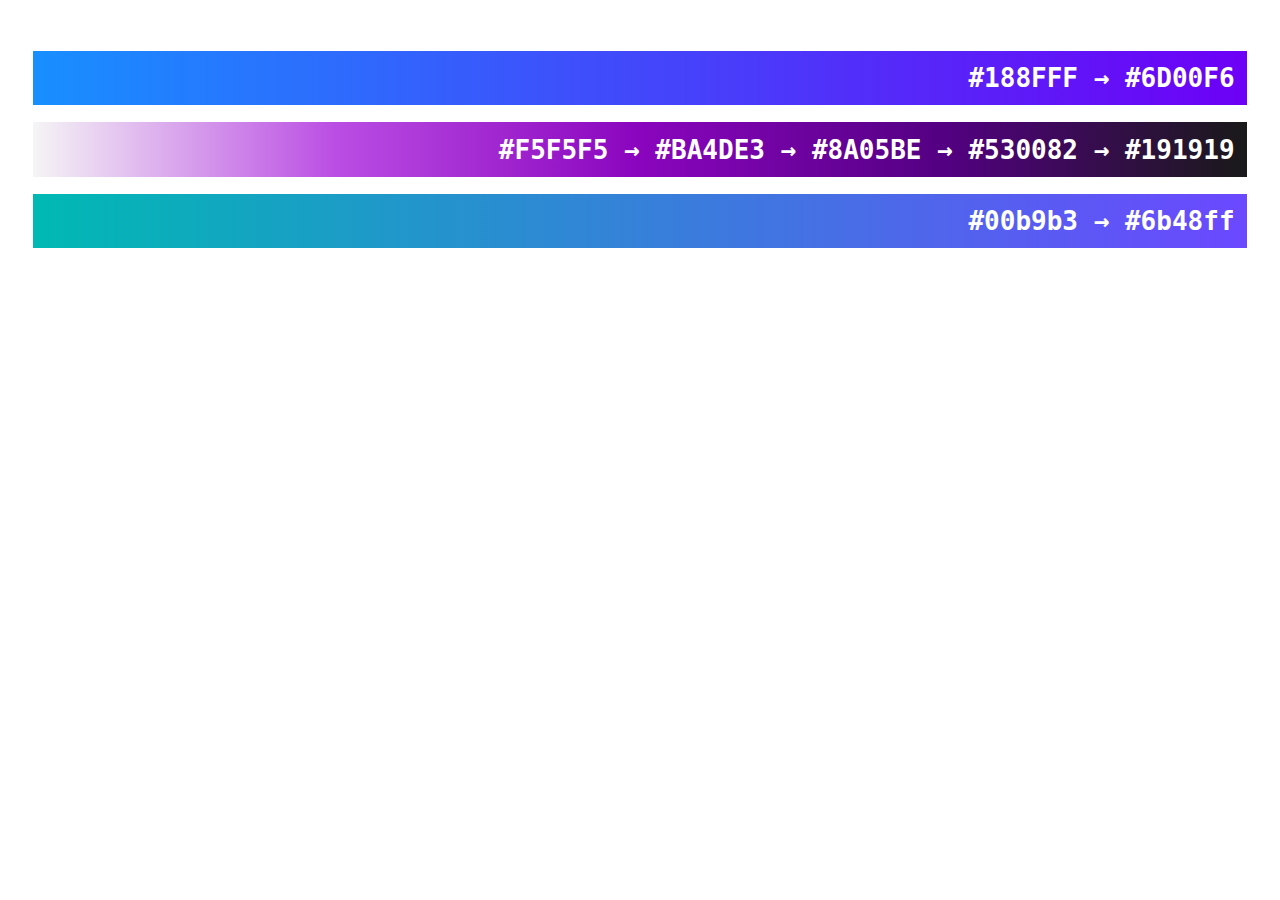
==== index.html @ b11ea89f "Arquivos" ====
<!DOCTYPE html>
<html lang="en">
<head>
    <meta charset="UTF-8">
    <meta http-equiv="X-UA-Compatible" content="IE=edge">
    <meta name="viewport" content="width=device-width, initial-scale=1.0">
    <link rel="stylesheet" href="estilo.css">
    <title>Document</title>
</head>
<body>
    <h1 class="um"> #188FFF &#8594; #6D00F6 </h1>
    <h1 class="dois"> #F5F5F5 &#8594; #BA4DE3 &#8594; #8A05BE &#8594; #530082 &#8594; #191919 </h1>
    <h1 class="tres">#00b9b3 &#8594; #6b48ff</h1>

    
</body>
</html>
---- estilo.css ----
* {
    padding: 1%;
    color: white;
    font-family: monospace;
    text-align: right;
}
.um {
    background-image: linear-gradient(to right, #188FFF, #6D00F6);
}
.dois {
    background-image: linear-gradient(to right, #F5F5F5 , #BA4DE3, #8A05BE, #530082, #191919);
}
.tres {
    background-image: linear-gradient(to right, #00b9b3, #6b48ff);
}
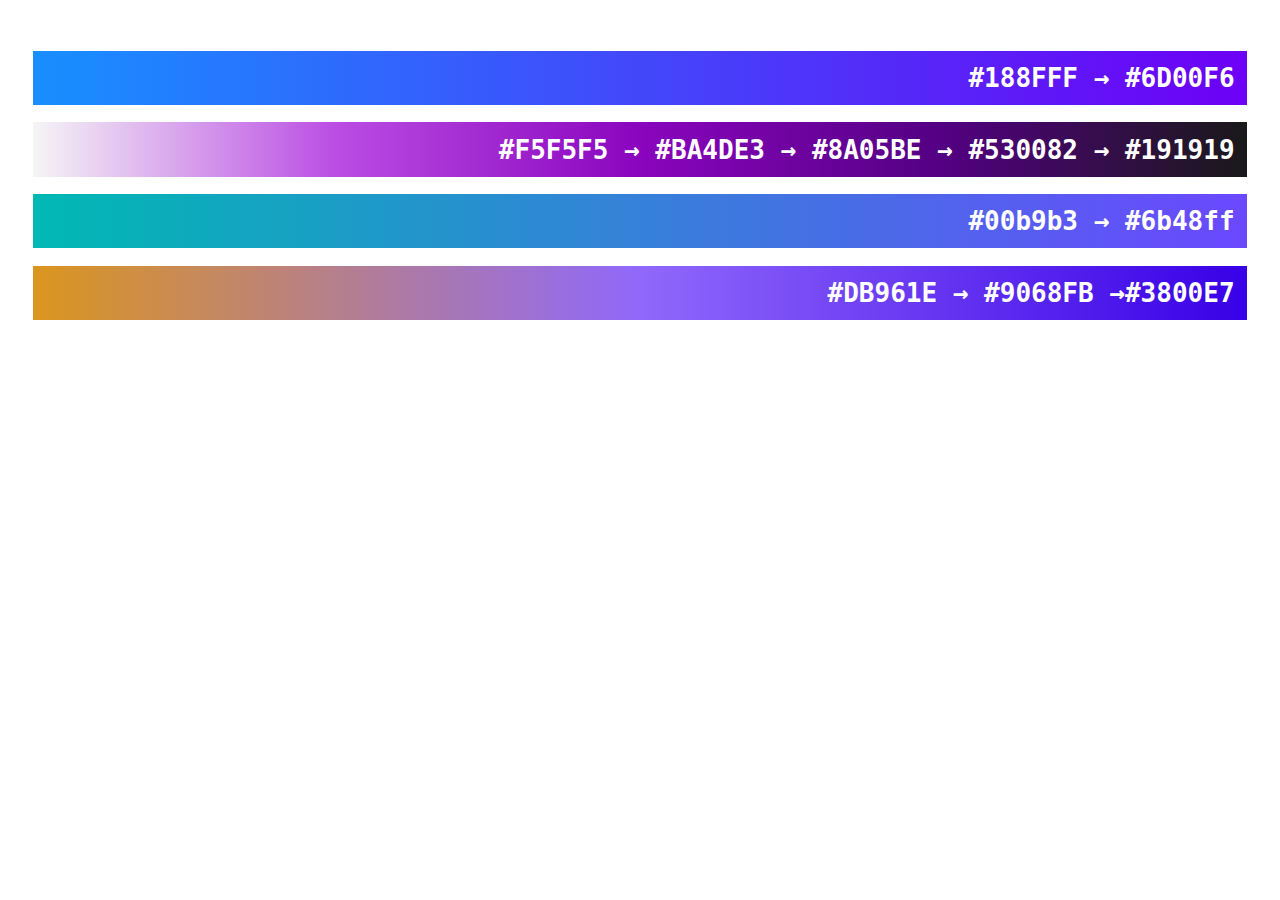
==== commit 3329ef72: "Amarelo terra, roxo claro, indigo" ====
--- a/index.html
+++ b/index.html
@@ -11,7 +11,7 @@
     <h1 class="um"> #188FFF &#8594; #6D00F6 </h1>
     <h1 class="dois"> #F5F5F5 &#8594; #BA4DE3 &#8594; #8A05BE &#8594; #530082 &#8594; #191919 </h1>
     <h1 class="tres">#00b9b3 &#8594; #6b48ff</h1>
-
+    <h1 class="quatro">#DB961E &#8594; #9068FB &#8594;#3800E7</h1>
     
 </body>
 </html>--- a/estilo.css
+++ b/estilo.css
@@ -13,3 +13,6 @@
 .tres {
     background-image: linear-gradient(to right, #00b9b3, #6b48ff);
 }
+.quatro {
+    background-image: linear-gradient(to right, #DB961E, #9068FB, #3800E7)
+}
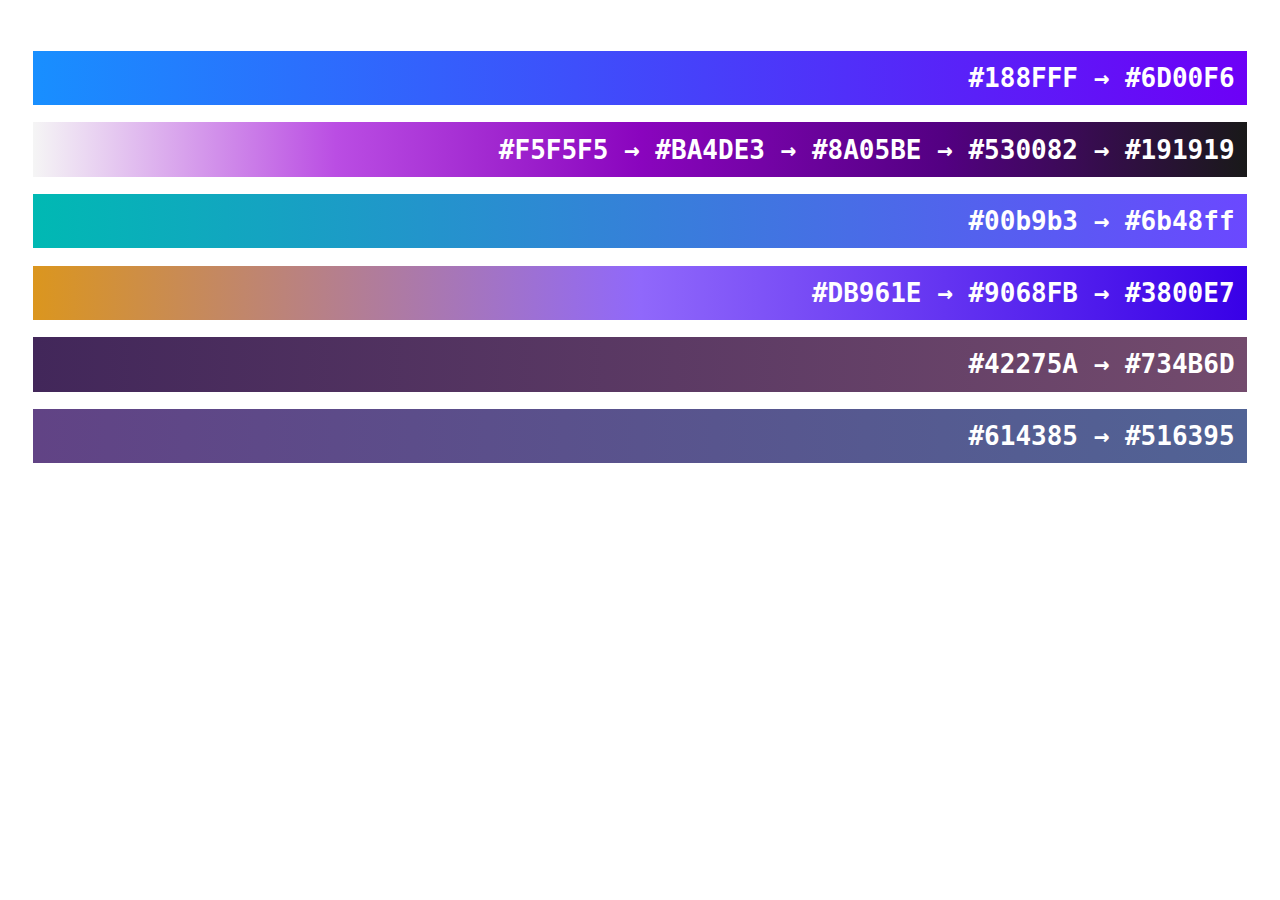
==== commit db58d39f: "Adição 5/6" ====
--- a/index.html
+++ b/index.html
@@ -11,7 +11,9 @@
     <h1 class="um"> #188FFF &#8594; #6D00F6 </h1>
     <h1 class="dois"> #F5F5F5 &#8594; #BA4DE3 &#8594; #8A05BE &#8594; #530082 &#8594; #191919 </h1>
     <h1 class="tres">#00b9b3 &#8594; #6b48ff</h1>
-    <h1 class="quatro">#DB961E &#8594; #9068FB &#8594;#3800E7</h1>
+    <h1 class="quatro">#DB961E &#8594; #9068FB &#8594; #3800E7</h1>
+    <h1 class="cinco">#42275A &#8594; #734B6D</h1>
+    <h1 class="seis">#614385 → #516395</h1>
     
 </body>
 </html>--- a/estilo.css
+++ b/estilo.css
@@ -16,3 +16,9 @@
 .quatro {
     background-image: linear-gradient(to right, #DB961E, #9068FB, #3800E7)
 }
+.cinco {
+    background-image: linear-gradient(to right, #42275A, #734B6D)
+}
+.seis {
+    background-image: linear-gradient(to right, #614385, #516395);
+}
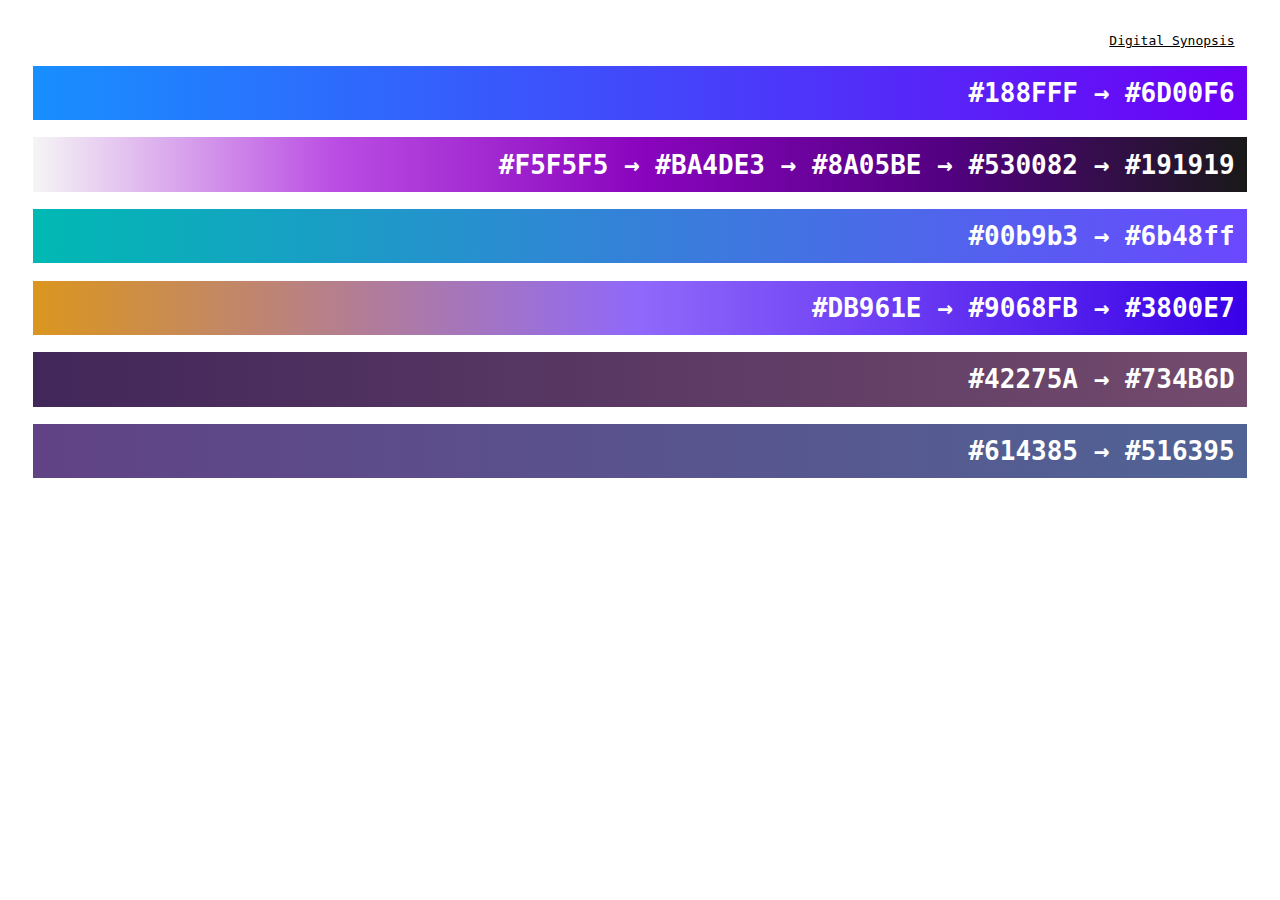
==== commit 82828c61: "Novas cores" ====
--- a/index.html
+++ b/index.html
@@ -8,6 +8,8 @@
     <title>Document</title>
 </head>
 <body>
+    <a href="digital_synopsis.html">Digital Synopsis</a>
+
     <h1 class="um"> #188FFF &#8594; #6D00F6 </h1>
     <h1 class="dois"> #F5F5F5 &#8594; #BA4DE3 &#8594; #8A05BE &#8594; #530082 &#8594; #191919 </h1>
     <h1 class="tres">#00b9b3 &#8594; #6b48ff</h1>
--- a/estilo.css
+++ b/estilo.css
@@ -3,6 +3,9 @@
     color: white;
     font-family: monospace;
     text-align: right;
+}
+a {
+    color: black;
 }
 .um {
     background-image: linear-gradient(to right, #188FFF, #6D00F6);
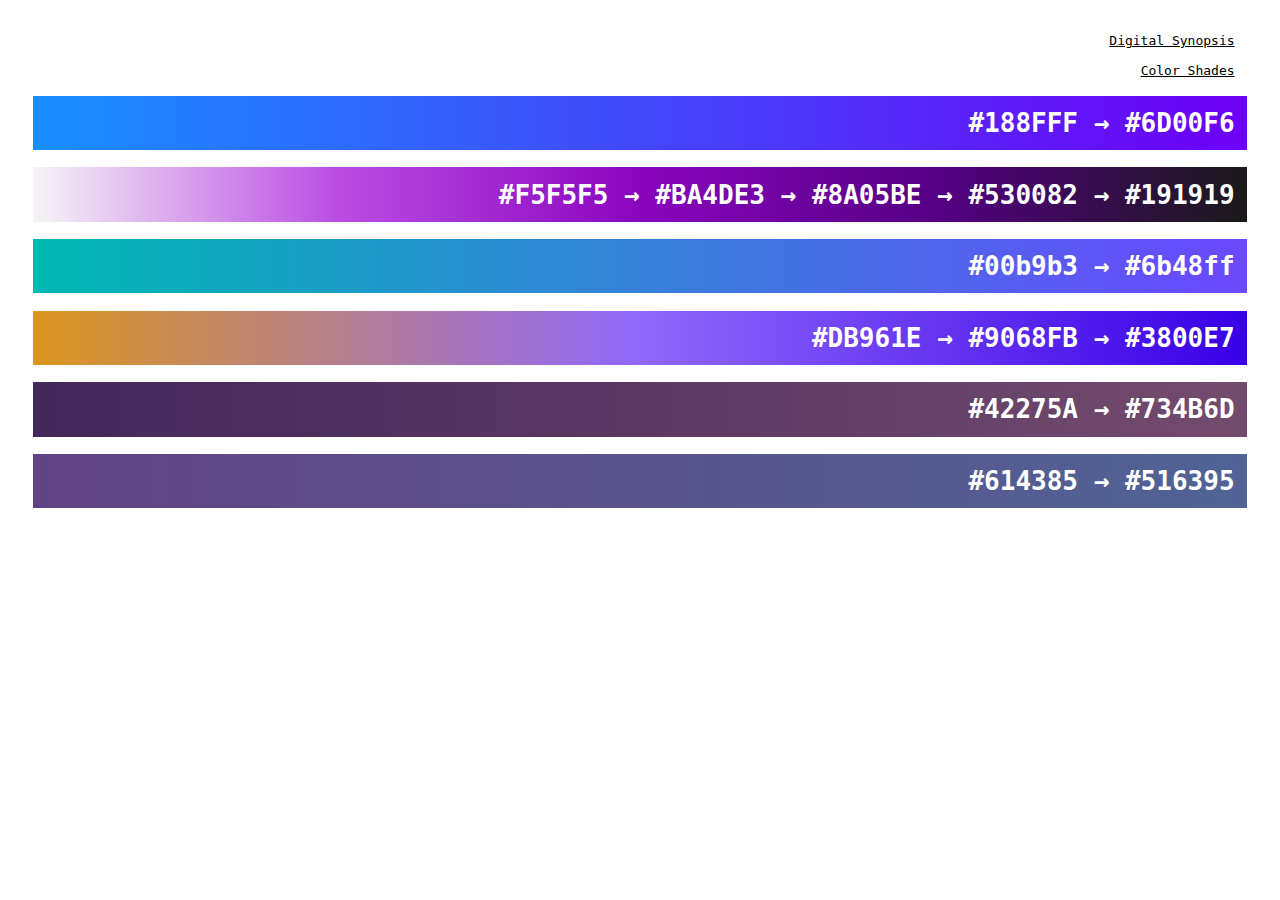
==== commit e3d4aee7: "Novas cores e gradientes" ====
--- a/index.html
+++ b/index.html
@@ -8,7 +8,8 @@
     <title>Document</title>
 </head>
 <body>
-    <a href="digital_synopsis.html">Digital Synopsis</a>
+    <a href="digital_synopsis.html">Digital Synopsis</a></br></br>
+    <a href="shades.html">Color Shades</a>
 
     <h1 class="um"> #188FFF &#8594; #6D00F6 </h1>
     <h1 class="dois"> #F5F5F5 &#8594; #BA4DE3 &#8594; #8A05BE &#8594; #530082 &#8594; #191919 </h1>
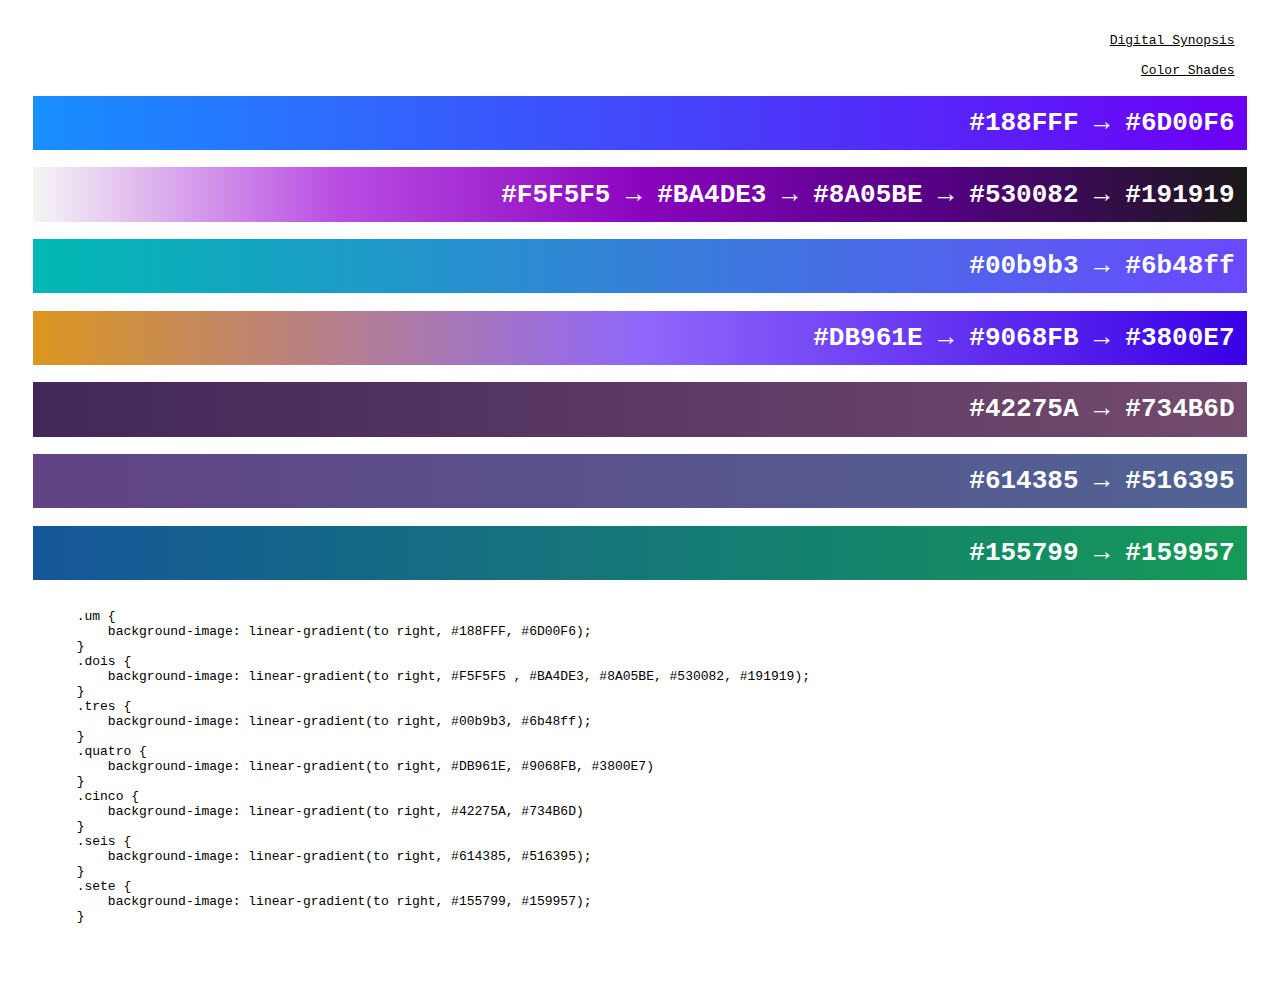
==== commit a391a66a: "Python's Gradient" ====
--- a/index.html
+++ b/index.html
@@ -17,6 +17,30 @@
     <h1 class="quatro">#DB961E &#8594; #9068FB &#8594; #3800E7</h1>
     <h1 class="cinco">#42275A &#8594; #734B6D</h1>
     <h1 class="seis">#614385 → #516395</h1>
+    <h1 class="sete">#155799 → #159957</h1>
+    
+    <pre class="preto">
+    .um {
+        background-image: linear-gradient(to right, #188FFF, #6D00F6);
+    }
+    .dois {
+        background-image: linear-gradient(to right, #F5F5F5 , #BA4DE3, #8A05BE, #530082, #191919);
+    }
+    .tres {
+        background-image: linear-gradient(to right, #00b9b3, #6b48ff);
+    }
+    .quatro {
+        background-image: linear-gradient(to right, #DB961E, #9068FB, #3800E7)
+    }
+    .cinco {
+        background-image: linear-gradient(to right, #42275A, #734B6D)
+    }
+    .seis {
+        background-image: linear-gradient(to right, #614385, #516395);
+    }
+    .sete {
+        background-image: linear-gradient(to right, #155799, #159957);
+    }</pre>
     
 </body>
 </html>--- a/estilo.css
+++ b/estilo.css
@@ -6,6 +6,10 @@
 }
 a {
     color: black;
+}
+.preto {
+    color: black;
+    text-align: left;
 }
 .um {
     background-image: linear-gradient(to right, #188FFF, #6D00F6);
@@ -25,3 +29,6 @@
 .seis {
     background-image: linear-gradient(to right, #614385, #516395);
 }
+.sete {
+    background-image: linear-gradient(to right, #155799, #159957);
+}
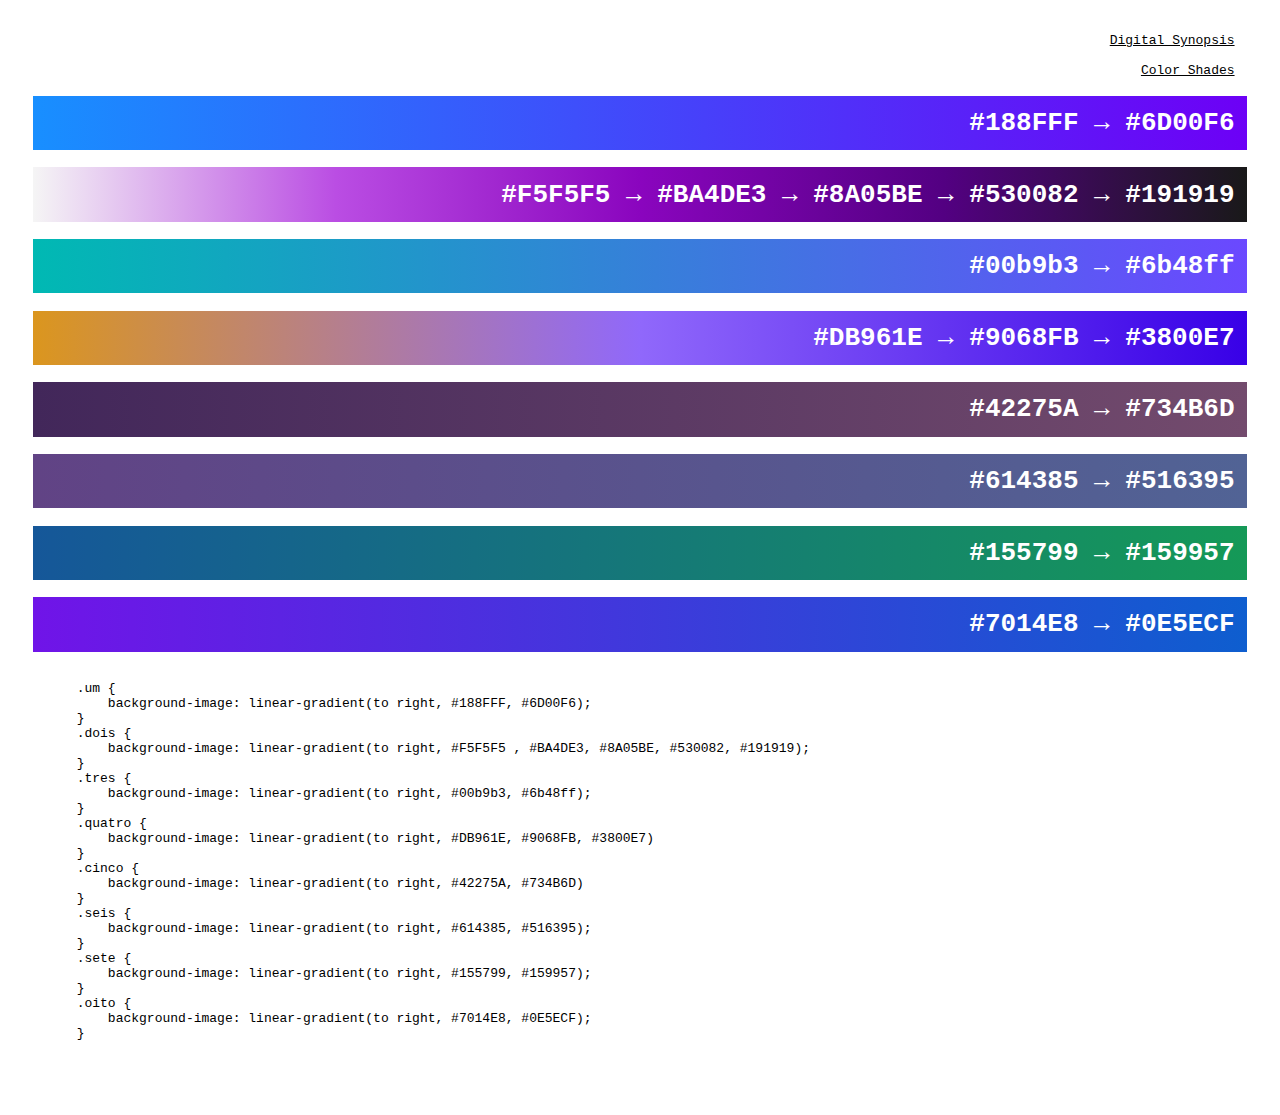
==== commit 31cede0f: ".oito" ====
--- a/index.html
+++ b/index.html
@@ -1,5 +1,6 @@
 <!DOCTYPE html>
 <html lang="en">
+
 <head>
     <meta charset="UTF-8">
     <meta http-equiv="X-UA-Compatible" content="IE=edge">
@@ -7,6 +8,7 @@
     <link rel="stylesheet" href="estilo.css">
     <title>Document</title>
 </head>
+
 <body>
     <a href="digital_synopsis.html">Digital Synopsis</a></br></br>
     <a href="shades.html">Color Shades</a>
@@ -18,7 +20,8 @@
     <h1 class="cinco">#42275A &#8594; #734B6D</h1>
     <h1 class="seis">#614385 → #516395</h1>
     <h1 class="sete">#155799 → #159957</h1>
-    
+    <h1 class="oito">#7014E8 → #0E5ECF</h1>
+
     <pre class="preto">
     .um {
         background-image: linear-gradient(to right, #188FFF, #6D00F6);
@@ -40,7 +43,13 @@
     }
     .sete {
         background-image: linear-gradient(to right, #155799, #159957);
-    }</pre>
-    
+    }
+    .oito {
+        background-image: linear-gradient(to right, #7014E8, #0E5ECF);
+    }
+
+</pre>
+
 </body>
+
 </html>--- a/estilo.css
+++ b/estilo.css
@@ -32,3 +32,6 @@
 .sete {
     background-image: linear-gradient(to right, #155799, #159957);
 }
+.oito {
+    background-image: linear-gradient(to right, #7014E8, #0E5ECF);
+}
